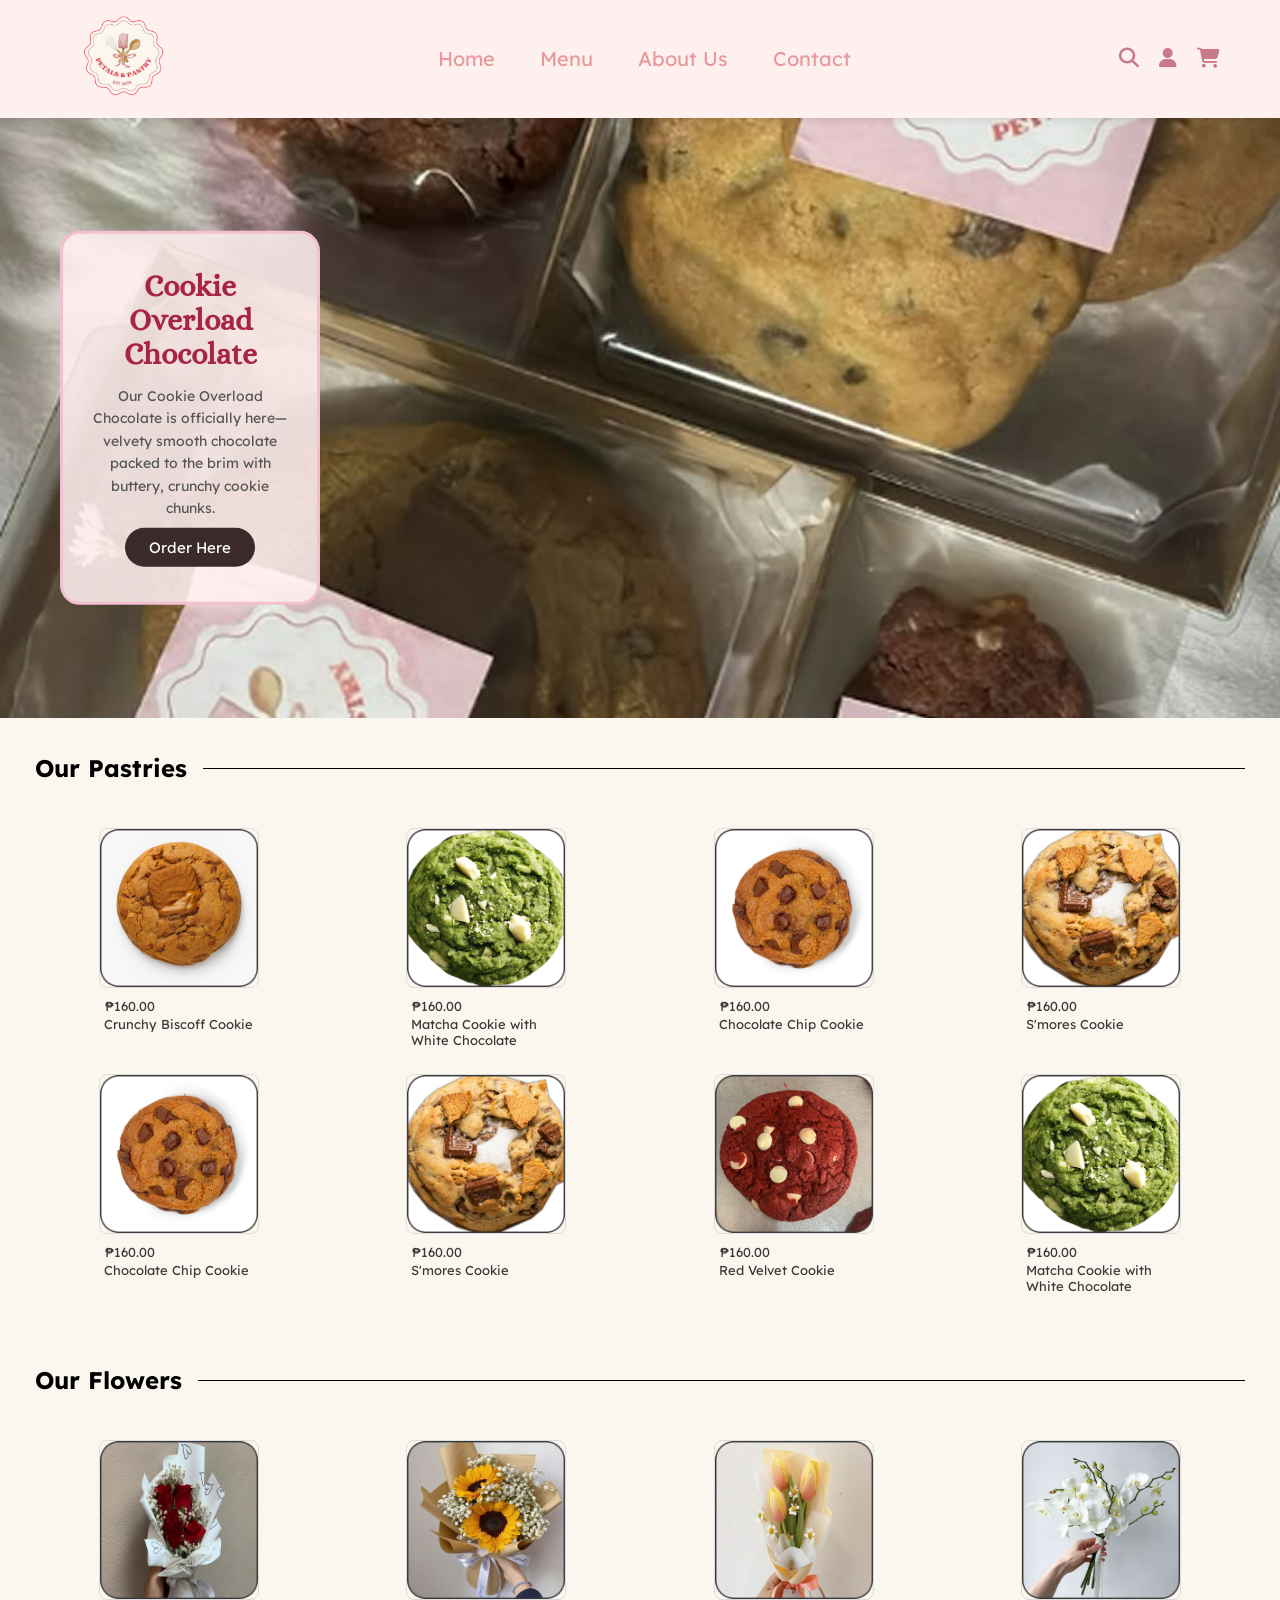
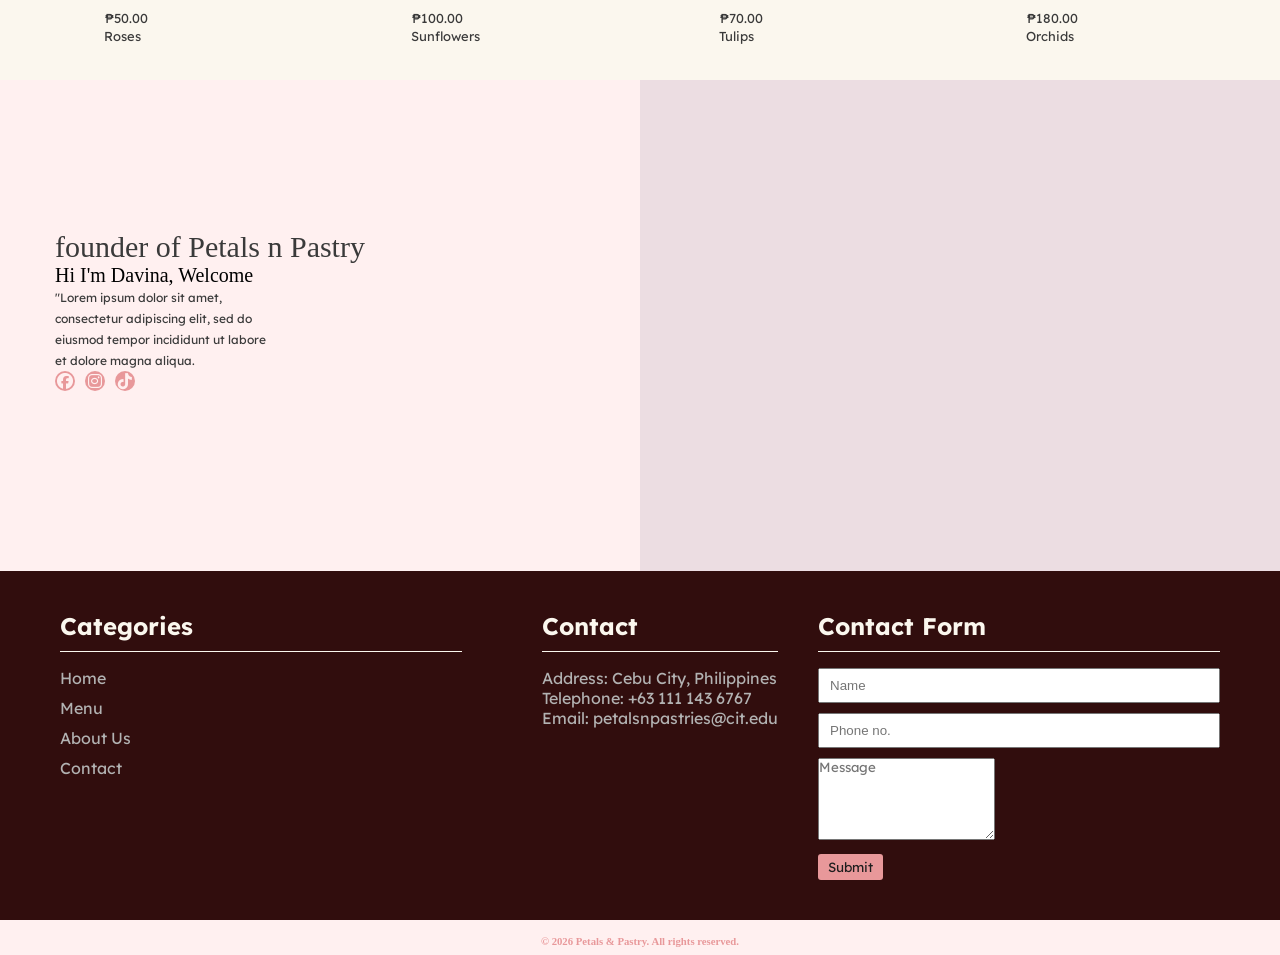
==== index.html @ 84dfbd5c "modified responsiveness on mobile phone" ====
<!DOCTYPE html>
<html lang="en">
<head>
    <meta charset="UTF-8">
    <meta name="viewport" content="width=device-width, initial-scale=1.0">
    <title>Petals n Pastry</title>
    <link rel="stylesheet" href="styles.css">
    <link rel="stylesheet" href="https://cdnjs.cloudflare.com/ajax/libs/font-awesome/6.5.1/css/all.min.css">
    <link rel="preconnect" href="https://fonts.googleapis.com">
    <link rel="preconnect" href="https://fonts.gstatic.com" crossorigin>
    <link href="https://fonts.googleapis.com/css2?family=Alice&family=Lexend:wght@100..900&display=swap" rel="stylesheet">
    <script src="main.js" defer></script>
    <link rel="icon" type="image/png" href="pastel logo.png">
</head>
<body>

<nav id="navbar">

  <!-- MOBILE NAVBAR (phone only) -->
  <div id="mobile-navbar">
    <button id="hamburger-btn" aria-label="Open menu">
      <span></span>
      <span></span>
      <span></span>
    </button>
    <div id="mobile-logo">
      <img src="applogo.png" alt="Petals n Pastry" id="mobile-logo-img">
    </div>
    <div id="mobile-icons">
      <a href="#" id="mobile-search-btn"><i class="fa-solid fa-magnifying-glass"></i></a>
      <a href="cart.html"><i class="fa-solid fa-cart-shopping"></i></a>
      <a href="profile.html"><i class="fa-solid fa-user"></i></a>
    </div>
  </div>

  <!-- DESKTOP NAVBAR -->
  <div id="nav-logo">
    <img src="images/PETALS N PATRY LOGO.png" alt="Petals n Pastry Logo">
  </div>

  <ul id="nav-links">
    <li><a href="index.html">Home</a></li>
    <li><a href="#menu-products">Menu</a></li>
    <li><a href="#about-us">About Us</a></li>
    <li><a href="#contact">Contact</a></li>
  </ul>

  <div id="nav-icons">
    <div id="search-inline">
      <i class="fa-solid fa-magnifying-glass"></i>
      <input type="text" placeholder="SEARCH..." id="search-input" autocomplete="off">
      <button id="close-search">✕</button>
    </div>
    <a href="#" id="search-btn"><i class="fa-solid fa-magnifying-glass"></i></a>
    <a href="profile.html"><i class="fa-solid fa-user"></i></a>
    <a href="cart.html"><i class="fa-solid fa-cart-shopping"></i></a>
    <div id="search-results"></div>
  </div>
</nav>

<!-- DRAWER — outside nav -->
<div id="mobile-drawer-overlay"></div>
<div id="mobile-drawer">
  <button id="drawer-close-btn" aria-label="Close menu">✕</button>
  <ul id="drawer-links">
    <li><a href="index.html">Home</a></li>
    <li><a href="#menu-products">Menu</a></li>
    <li><a href="#about-us">About Us</a></li>
    <li><a href="#contact">Contact</a></li>
  </ul>
</div>

    <!--HOME PAGE-->
    <span id="home"></span>
    <div id="hero">
        <img src="images/Featured-Photo.png" alt="Featured Product">
        <div id="hero-card">
            <div id="deco-card">
                <h3>Cookie Overload Chocolate</h3>
                <p>Our Cookie Overload Chocolate is officially here—velvety smooth chocolate packed to the brim with buttery, crunchy cookie chunks.</p>
                <a href="selection.html?id=chips"><button>Order Here</button></a>
            </div>
        </div>
    </div>

    <!--MENU OF PRODUCTS-->
    <div id="menu-products">
        <h2 class="lexend-font">Our Pastries</h2>
        <div class="pastry-row">
            <a href="selection.html?id=biscoff">
                <div class="pastry-card">
                    <div class="biscoff-img"><img src="images/biscoff.png" alt="Crunchy Biscoff Cookie"></div>
                    <div class="product-info">
                        <div class="product-price">₱160.00</div>
                        <div class="product-name">Crunchy Biscoff Cookie</div>
                    </div>
                </div>
            </a>
            <a href="selection.html?id=matcha">
                <div class="pastry-card">
                    <div class="matcha-img"><img src="images/matcha.png" alt="Matcha Cookie with White Chocolate"></div>
                    <div class="product-info">
                        <div class="product-price">₱160.00</div>
                        <div class="product-name">Matcha Cookie with White Chocolate</div>
                    </div>
                </div>
            </a>
            <a href="selection.html?id=chips">
                <div class="pastry-card">
                    <div class="chips-img"><img src="images/chips.png" alt="Chocolate Chip Cookie"></div>
                    <div class="product-info">
                        <div class="product-price">₱160.00</div>
                        <div class="product-name">Chocolate Chip Cookie</div>
                    </div>
                </div>
            </a>
            <a href="selection.html?id=smores">
                <div class="pastry-card">
                    <div class="Smores-img"><img src="images/smores.png" alt="S'mores Cookie"></div>
                    <div class="product-info">
                        <div class="product-price">₱160.00</div>
                        <div class="product-name">S'mores Cookie</div>
                    </div>
                </div>
            </a>
            <a href="selection.html?id=chips">
                <div class="pastry-card">
                    <div class="chips-img"><img src="images/chips.png" alt="Chocolate Chip Cookie"></div>
                    <div class="product-info">
                        <div class="product-price">₱160.00</div>
                        <div class="product-name">Chocolate Chip Cookie</div>
                    </div>
                </div>
            </a>
            <a href="selection.html?id=smores">
                <div class="pastry-card">
                    <div class="Smores-img"><img src="images/smores.png" alt="S'mores Cookie"></div>
                    <div class="product-info">
                        <div class="product-price">₱160.00</div>
                        <div class="product-name">S'mores Cookie</div>
                    </div>
                </div>
            </a>
            <a href="selection.html?id=redvelvet">
                <div class="pastry-card">
                    <div class="RedVelvet-img"><img src="images/RedVelvet.png" alt="Red Velvet Cookie"></div>
                    <div class="product-info">
                        <div class="product-price">₱160.00</div>
                        <div class="product-name">Red Velvet Cookie</div>
                    </div>
                </div>
            </a>
            <a href="selection.html?id=matcha">
                <div class="pastry-card">
                    <div class="matcha-img"><img src="images/matcha.png" alt="Matcha Cookie with White Chocolate"></div>
                    <div class="product-info">
                        <div class="product-price">₱160.00</div>
                        <div class="product-name">Matcha Cookie with White Chocolate</div>
                    </div>
                </div>
            </a>
        </div>

        <h2 class="lexend-font">Our Flowers</h2>
        <div class="flower-list">
            <div class="flower-row">
                <a href="selection.html?id=roses">
                    <div class="flower-card">
                        <div class="Roses-img"><img src="images/roses.png" alt="Roses"></div>
                        <div class="product-info">
                            <div class="product-price">₱50.00</div>
                            <div class="product-name">Roses</div>
                        </div>
                    </div>
                </a>
                <a href="selection.html?id=sunflowers">
                    <div class="flower-card">
                        <div class="Sunflowers-img"><img src="images/sunflowers.png" alt="Sunflowers"></div>
                        <div class="product-info">
                            <div class="product-price">₱100.00</div>
                            <div class="product-name">Sunflowers</div>
                        </div>
                    </div>
                </a>
                <a href="selection.html?id=tulips">
                    <div class="flower-card">
                        <div class="Tulips-img"><img src="images/tulips.png" alt="Tulips"></div>
                        <div class="product-info">
                            <div class="product-price">₱70.00</div>
                            <div class="product-name">Tulips</div>
                        </div>
                    </div>
                </a>
                <a href="selection.html?id=orchids">
                    <div class="flower-card">
                        <div class="Orchids-img"><img src="images/orchids.png" alt="Orchids"></div>
                        <div class="product-info">
                            <div class="product-price">₱180.00</div>
                            <div class="product-name">Orchids</div>
                        </div>
                    </div>
                </a>
            </div>
        </div>
    </div>

    <!--ABOUT US-->
    <div id="about-us-section">
        <div id="about-us">
            <h3>founder of Petals n Pastry</h3>
            <h5>Hi I'm Davina, Welcome</h5>
            <p>"Lorem ipsum dolor sit amet, consectetur adipiscing elit, sed do eiusmod tempor incididunt ut labore et dolore magna aliqua.</p>
            <div id="social-icons">
                <a href="javascript:void(0)" target="_blank"><i class="fa-brands fa-facebook"></i></a>
                <a href="https://www.instagram.com/petalsnpastry_ceb" target="_blank"><i class="fa-brands fa-instagram"></i></a>
                <a href="javascript:void(0)" target="_blank"><i class="fa-brands fa-tiktok"></i></a>
            </div>
        </div>
        <div id="about-us-right"></div>
    </div>

    <!--Forms/Footer Portion-->
    <div id="sub-footer">
        <div id="categories">
            <h2 class="lexend-font">Categories</h2>
            <ul>
                <li><a href="#home">Home</a></li>
                <li><a href="#menu">Menu</a></li>
                <li><a href="#about-us">About Us</a></li>
                <li><a href="#contact">Contact</a></li>
            </ul>
        </div>
        <span id="contact"></span>
        <div id="contact-info">
            <ul>
                <h2 class="lexend-font">Contact</h2>
                <li>Address: Cebu City, Philippines</li>
                <li>Telephone: +63 111 143 6767</li>
                <li>Email: petalsnpastries@cit.edu</li>
            </ul>
        </div>
        <div id="contact-form">
            <h2 class="lexend-font">Contact Form</h2>
            <form class="contact-form">
                <input type="text" placeholder="Name" required>
                <input type="tel" placeholder="Phone no." required>
                <div class="textarea-container">
                    <textarea placeholder="Message" rows="5"></textarea>
                </div>
                <button type="submit">Submit</button>
            </form>
            <p id="contact-success" style="display:none; color: #ffffff; font-family: 'Lexend', sans-serif; font-size: 0.85rem; margin-top: 8px;">Message sent successfully!</p>
        </div>
    </div>

    <!--footer-->
    <div id="footer">
        <footer>
            <h6>© 2026 Petals & Pastry. All rights reserved.</h6>
        </footer>
    </div>

</body>
</html>
---- styles.css ----
* {
    margin: 0;
    padding: 0;
    box-sizing: border-box;
}

body {
    background-color: #ECDDE2;
    flex-wrap:wrap;
    overflow-x:hidden;
}

#navbar {
    position: sticky;
    top: 0;
    z-index: 999;
    height:118px;
    box-shadow: 0 2px 8px rgba(0, 0, 0, 0.1); 
    padding: 12px 40px;   
}

.lexend-font {
    font-family: 'Lexend', sans-serif;
}

.alice-font {
    font-family: 'Alice', serif;
}

#navbar{
    display: flex;
    align-items: center;
    justify-content: space-between;
    background-color:#FFF0F0;
    padding: 12px 60px;
    border-bottom: 2px solid #FFF0F0;
    position: sticky;
    top: 0;
    z-index: 999;
    height: 118px;
    box-shadow: 0 2px 8px rgba(0, 0, 0, 0.1);
}

#nav-logo img{
    width: 130px;
    height: 130px;
    border-radius: 50%;
    object-fit:cover;
    display:block;
    margin:0;
}

#nav-links{
    list-style: none;
    display: flex;
    gap: 45px;
    margin:0 auto;
    padding:0;

    align-items: center;
    margin: 0 auto;
}

#nav-links a{
    text-decoration: none;
    color: #E8989A;
    font-family:'lexend', serif;
    font-size:20px;
    transition: color 0.3s ease;
}

#nav-links a:hover {
    color: #cf4b4e;
}

#nav-icons{
    display: flex;
    gap: 20px;
    align-items: center;
    margin-right:0;
}

#nav-icons a {
    color: #c97a8a;
    font-size: 20px;
    text-decoration: none;
    transition: color 0.3s ease;
}

#nav-icons a:hover {
    color: #cf4b4e;
}

/*footer*/
#footer{
    background-color:#FFF0F0;
    display: flex;
    justify-content: center;
    padding: 4px 2px;
    padding-top:15px;
    border-bottom: 2px solid #FFF0F0;
    position: sticky;
    height: 35px;
    width:100%;
}

#footer h6{
    color:#E8989A;
    text-align:center;
}
/*menu*/
#menu-products{
    background-color:#FBF7EE;
}

#menu-products h2{
    font-style: none!important;
    padding:35px;
    display:flex;
    align-items: center;
    gap:16px;
    border-bottom:none;
    overflow:hidden;
}
#menu-products h2::after {
    content: '';
    flex: 1;
    height: 1px;
    background-color: #000000;
}

#categories h2::after,
#contact-info h2::after,
#contact-form h2::after {
    display: none;
}

/*pastry list*/
.pastry-row {
    display: flex;
    flex-direction: row;
    flex-wrap: wrap;
    gap: 20px;
    padding: 10px 35px 30px;
    width: 100%;
    box-sizing: border-box;
}

.pastry-row a {
    width: calc(25% - 15px);
    flex: none;
    text-decoration: none;
}

.pastry-card-row {
    display: flex;
    flex-direction: column; 
    align-items: flex-start;
}
.pastry-card{
    display:flex;
    flex-direction:column;
    align-items:center;
    text-align:center;
    flex:1;
    min-width: 120px;
}
.pastry-card-row img{
   width:100%;
   max-width:160px;
   object-fit:cover;
   border-radius:8px;
   border:1px solid #ddd;
}

.pastry-row img{
    width: 100%;
    height: 160px !important;
    object-fit:cover;
    border-radius:8px;
    border:1px solid #ddd;
}

.product-info{
    font-family:'lexend', sans-serif;
    font-size: 13px;
    color:#3a3a3a;
    padding:8px 0;
    text-align:left;
    max-width:150px;
    overflow:hidden;
    width:100%;
    
}
.product-price {
    margin-bottom: 2px;
}
.pastry-list {
    display: grid;
    grid-template-columns: repeat(4, 1fr);
    gap: 24px;
    padding: 0 40px;
}

.pastry-list a {
    text-decoration: none;
}


/*flower list*/

.flower-row{
    display:flex;
    flex-direction:row;
    flex-wrap:wrap;
    gap:20px;
    padding:10px 35px 30px;
    width:100%;
    box-sizing:border-box;
}
.flower-card-row {
    display: flex;
    flex-direction: column; 
    align-items: flex-start;
}
.flower-card{
    display:flex;
    flex-direction:column;
    align-items:center;
    text-align:center;
    flex:1;
    min-width: 120px;
}
.flower-card-row img{
   width:100%;
   max-width:160px;
   object-fit:cover;
   border-radius:8px;
   border:1px solid #ddd;
}

.flower-row img{
    width: 100%;
    height: 160px !important;
    object-fit:cover;
    border-radius:8px;
    border:1px solid #ddd;
}

.product-info{
    font-family:'lexend', sans-serif;
    font-size: 13px;
    color:#3a3a3a;
    padding:8px 0;
    text-align:left;
    max-width:150px;
    overflow:hidden;
    width:100%;
    
}
.product-price {
    margin-bottom: 2px;
}

.flower-row a {
    text-decoration: none;
    flex: 1;
    min-width: 120px;
}
.pastry-list a {
    text-decoration: none;
}

/*SELECTION-1*/
#selection{
    padding:30px;
    background-color:#FBF7EE;
}
#selection-page {
    min-height: 100vh;
}

#product-section {
    display: flex;
    padding:40px;
    flex-wrap: wrap;
    background-color:#FBF7EE;
}
#qty-row{
    padding-bottom:24px;
}
/* left most part */
#product-img-col {
    display: flex;
    flex-direction: column;
    gap: 12px;
    flex: 1;
    min-width: 200px;
    max-width: 280px;
    margin-left: 90px;
}

#product-info-col h2 {
    margin: 0;
    text-align: left;
    font-weight: normal;
    font-size: 35px;
    max-width:400px;
    font-family: 'Alice', serif;
    color: #3A3A3A !important;
    padding-left: 83px;
}

#product-info-col p {
    margin:0;
    text-align:left;
    padding-left: 83px;
    font-size: 15px;
    padding-bottom: 22px;
    font-family: 'Lexend', sans-serif;
    color: #3A3A3A !important;
}
#product-desc{
    text-align:justify;
    padding:left;
    font-family:'lexend', sans-serif;
    font-size:12px;
}
@media (max-width: 1024px) {
    #product-info-col h2 {
        font-size: 28px;
    }
    #product-info-col p {
        font-size: 13px;
    }
}

@media (max-width: 768px) {
    #product-info-col h2 {
        font-size: 22px;
    }
    #product-info-col p {
        font-size: 12px;
    }
}

@media (max-width: 480px) {
    #product-info-col h2 {
        font-size: 18px;
    }
    #product-info-col p {
        font-size: 11px;
    }
}

/*button variants*/
.variant-btn{
    border: 1.5px solid #3a3a3a;
    background: none;
    border-radius: 4px;
    padding: 8px 16px;
    font-family: 'Lexend', sans-serif;
    font-size: 12px;
    cursor: pointer;
    color: #3a3a3a;
}

.variant-btn {
    background-color: transparent;
    color: #000000;
    border: 1px solid #000000;
}

.variant-btn:hover {
    background-color: #000000;
    color: #ffffff;
}

.variant-btn.active {
    background-color: #000000;
    color: #ffffff;
}

#variant-row {
    display: flex;
    gap: 10px;
    flex-wrap: wrap;
    margin-left: 80px;
    width: fit-content;
}

.variant-btn active{
    background: #3b2a2a;
    color: #fff;
}

/* quantity*/
#qty-row {
    padding-bottom:24px;
    display: flex;
    align-items: center;
    gap: 12px;
}

.qty-btn{
    width: 28px;
    height: 28px;
    padding-bottom:-24px;
    border-radius: 50%;
    border: 1.5px solid #3a3a3a;
    background: #000;
    cursor: pointer;
    font-size: 16px;
    display: flex;
    align-items: center;
    justify-content: center;
    color: #fff;
}

.qty-btn:hover {
    background: #f4c0d1;
    border-color: #c97a8a;
}

#qty-row{
    display:flex;
    align-items:center;
    gap:12px;
    margin-left: 79px;
}
#qty-num {
    font-size: 14px;
    min-width: 20px;
    text-align: center;
    color: #3a3a3a;
    font-family: 'Lexend', sans-serif;
}
#add-to-cart-btn {
    background:none;
    color: #000000;
    border: 1.5px solid #3b2a2a;
    border-radius: 4px;
    padding: 10px 20px;
    font-family: 'Lexend', sans-serif;
    font-size: 13px;
    cursor: pointer;
    margin-left: 10px;
}

#add-to-cart-btn:hover {
    background: #000000;
    color:#ffff;
}

/* You may also like = 2nd div */
#also-like {
    padding: 40px;
    background-color: #FFF0F0;
    min-height: 400px;
}

#also-like h2 {
    font-family: 'Alice', serif;
    font-size: 30px;
    color: #3a3a3a;
    text-align: center;
    font-weight: normal;
    margin-bottom: 24px;
}

#also-grid {
    display: flex;
    gap: 16px;
    flex-wrap: wrap;
    justify-content: center;
    align-items: flex-start;
}

#also-grid a {
    text-decoration: none;
    color: #3a3a3a;
}

.also-card {
    width: 160px;
    flex-shrink: 0;
    display: flex;
    flex-direction: column;
    gap: 6px;
}

.also-card img {
    width: 160px;
    height: 160px;
    object-fit: contain;
    object-position: center;
    background-color: #ffffff;
    border-radius: 8px;
    border: 1px solid #ddd;
    display: block;
    transition: border-color 0.2s;
}

.also-card:hover img {
    border-color: #c97a8a;
}

.product-info {
    padding: 6px 0;
}

.also-price {
    font-family: 'Lexend', sans-serif;
    
    font-size: 15px;
    color: #3A3A3A;
    padding-left:5px;
    margin-bottom: 2px;
}

.also-name {
    font-family: 'Lexend', sans-serif;
    font-size: 11px;
    color: #3a3a3a;
}

/* responsive */
@media (max-width: 768px) {
    #product-section {
        flex-direction: column;
        padding: 24px;
    }
    #product-img-col {
        max-width: 100%;
    }
    #also-like {
        padding: 24px;
    }
}

@media (max-width: 480px) {
    #product-title {
        font-size: 18px;
    }
    #also-grid {
        gap: 10px;
    }
    .also-card {
        min-width: 80px;
    }
}


#main-img img {
    width: 100%;
    max-width: 240px;
    height: 240px;
    object-fit: cover;
    border-radius: 8px;
}

#thumbnails {
    display: flex;
    gap: 8px;
}

.thumb {
    width: 50px;
    height: 50px;
    object-fit: cover;
    border-radius: 6px;
    border: 2px solid transparent;
    cursor: pointer;
    transition: border-color 0.2s;
}


.thumb.active,
.thumb:hover {
    border-color: #c97a8a;
}

#menu-products, 
#about-us-section, 
#contact-info,
#sub-footer {
    scroll-margin-top: 3px;
}
html {
    scroll-behavior: smooth;
}

#about-us {
    background-color: #FFF0F0;
    padding: 150px 40px;
    width: 50%;
}

#about-us-right {
    width: 50%;
    background-color: #ECDDE2;
}

#about-us h3{/*founder of.....*/
    margin: 0 15px;
    text-align:left;
    font-weight:normal;
    font-size:30px;
    color:#3A3A3A;
}

#about-us h5{/*hi I'm davina.....*/
    margin: 0 15px;
    text-align:left;
    font-weight:normal;
    font-size: 20px;
    
}
#about-us p{
    margin: 0 15px;
    color: #3A3A3A;
    text-align:left;
    font-family:'lexend', sans-serif;
    font-size:12px;

/*format*/
    max-width:220px;
    line-height:21px;
}

#social-icons{
    margin: 0 15px;
    text-align:left;
    display: flex;
    padding-bottom: 30px;
    gap:10px;
}

#social-icons a{
    color:#FFF0F0;
    text-decoration:none;
    background-color:#E8989A;
    border-radius:50%;
    width: 20px;
    height:20px;
    display:inline-flex;
    align-items:center;
    justify-content:center;
    transition: background-color 0.3s ease;
}

#social-icons a :hover{
    background-color: #e8989a;
    color: #FBF7EE;
}


/*search feature */
#search-group {
  display: flex;
  align-items: center;
  gap: 6px;
  flex-shrink: 0;
}

#search-inline {
  display: flex;
  align-items: center;
  gap: 6px;
  overflow: hidden;
  width: 0;          
  opacity: 0;
  flex-shrink: 0;
}

#search-inline.open {
  width: 190px;
  opacity: 1;
}

#search-inline input {
  padding: 6px 10px;
  border: 1px solid #E8989A;
  border-radius: 4px;
  font-family: 'Lexend', sans-serif;
  font-size: 14px;
  outline: none;
  width: 130px;
}

#search-inline input:focus {
  border-color: #cf4b4e;
}

#search-inline i {
  color: #c97a8a;
  cursor: pointer;
}

#close-search {
  background: none;
  border: none;
  color: #c97a8a;
  cursor: pointer;
  font-size: 14px;
  padding: 4px;
}

#close-search:hover {
  color: #cf4b4e;
}

/*profile & history*/
#profile-info {
    min-height: 100vh;
    display: flex;
    align-items: center;
    justify-content: center;
    padding: 60px 0;
    background-image: url('images/floral bg.png');
    background-size: cover;
    background-position: center;
}

#profile-card {
    position: relative;
    z-index: 1;
    background-color: #ffffff;
    box-shadow: 0 2px 8px rgba(0, 0, 0, 0.1);
    width: 70%;
    max-width: 800px;
    min-height: 500px;
    padding: 32px 40px;
}

#profile-title {
    font-family: 'Alice', serif;
    font-size: 28px;
    font-weight: normal;
    color: #3a3a3a;
    text-align: center;
    margin-bottom: 16px;
}

.acc-options {
    display: flex;
    justify-content: center;
    gap: 30px;
    margin-bottom: 16px;
}

.acc-options a {
    text-decoration: none;
    color: #3a3a3a;
    font-family: 'Lexend', sans-serif;
    font-size: 12px;
    font-weight: 500;
    letter-spacing: 0.5px;
    transition: color 0.2s;
}

.acc-options a:hover {
    color: #E8989A;
}

#order-history-title {
    font-family: 'Alice', serif;
    font-size: 28px;
    font-weight: normal;
    color: #3a3a3a;
    margin: 20px 0 12px 0;
}

.profile-divider {
    border-top: 1px solid #3a3a3a;
    margin-top: 20px; 
    margin-bottom: 12px;
}
/* table header - Date, Order #, Total, Status */
.order-table-header {
    display: flex;
    justify-content: space-between;
    padding: 10px 0;
    font-family: 'Lexend', sans-serif;
    font-size: 13px;
    font-weight: 500;
    color: #3a3a3a;
}

.notice-1 {
    text-align: center;
    padding: 40px 0;
    font-family: 'Lexend', sans-serif;
    font-size: 13px;
    color: #3a3a3a;
}

/*Change PW feature*/
.modal-overlay {
    display: none;
    position: fixed;
    inset: 0;
    background: rgba(0,0,0,0.6);
    z-index: 1000;
    justify-content: center;
    align-items: center;
}

.modal-overlay.active {
    display: flex;
}

.modal-box {
    background: #ffffff; 
    border: 1px solid #3a3a3a;
    border-radius: 8px;
    padding: 40px 30px;
    width: 420px;
    position: relative;
}

.modal-box h2 {
    color: #310D0D;
    text-align: center;
    margin-bottom: 24px;
}

.modal-close {
    position: absolute;
    top: 12px;
    right: 16px;
    background: none;
    border: none;
    color: #3A3A3A;
    font-size: 20px;
    cursor: pointer;
}

.modal-field {
    margin-bottom: 16px;
}

.modal-field label {
    display: block;
    color: #3A3A3A;
    font-weight: bold;
    margin-bottom: 6px;
}

.modal-field input {
    width: 100%;
    padding: 10px 14px;
    background: #FFF0F0;
    border: 1px solid #402525;
    border-radius: 4px;
    color: #f0f0f0;
    box-sizing: border-box;
}

.modal-proceed {/*submit button*/
    display: block;
    margin: 24px auto 0;
    padding: 10px 32px;
    background: #310D0D;
    color: #fff;
    border: none;
    border-radius: 4px;
    font-weight: bold;
    letter-spacing: 1px;
    cursor: pointer;
}

.modal-proceed:hover {
    background: #762d2d;
}

/* responsive */
@media (max-width: 768px) {
    #profile-card {
        width: 90%;
        padding: 24px 20px;
    }
    .acc-options {
        gap: 16px;
        flex-wrap: wrap;
    }
}

@media (max-width: 480px) {
    #profile-title {
        font-size: 22px;
    }
    #order-history-title {
        font-size: 20px;
    }
    .acc-options a {
        font-size: 11px;
    }
}

/*cart*/
#cart-info {
    position: relative;
    min-height: 100vh;
    display: flex;
    align-items: center;
    justify-content: center;
    overflow: hidden;
    padding:60px 0;
}

#cart-info #hero {
    position: absolute;
    top: 0;
    left: 0;
    width: 100%;
    height: 100%;
    z-index: 0;
}

#cart-info #hero img {
    width: 100%;
    height: 100%;
    object-fit: cover;
    display: block;
}
#cart-info h3{
    font-family:'alice';
    font-size: 25px;
    color:#3a3a3a;
    padding-left:20px;
    padding-top:25px;
}



#cart-info p{
    font-family:'lexend';
    font-size: 12px;
    color:#3a3a3a;
    padding-left:4px;
    padding-top:-5px;
}
#cart-info p2{
    font-family:'lexend';
    font-size: 12px;
    color:#3a3a3a;
    padding-left:4px;
    padding-top:-5px;
}

#user-address {
    font-family:'lexend';
    font-size: 12px;
    color:#3a3a3a;
    padding-left:4px;
    padding-top:-5px;
}
#user-name {
    font-family:'lexend';
    font-size: 12px;
    color:#3a3a3a;
    padding-left:4px;
    padding-top:-5px;
}

.cart-row a{
    font-family:'lexend';
    padding-left:4px;
    text-decoration:none;
    color:#A69E9E;
    font-size:12px;
}

.cart-row{
    border-top:1px solid #000000;
    padding:14px 0;
    color:#3a3a3a;
    margin:0 20px 20px 20px;
    display:flex;
    justify-content: space-between;
}
#orders{
    font-family:'lexend';
    font-size: 12px;
    color:#3a3a3a;
    padding-left:4px;
    padding-bottom:-5px;
}

.orders {

    display: grid; 
    grid-template-columns: 70px 1fr 120px 100px 30px; 
    gap: 12px;
    align-items: center;
    padding: 10px 0;
    border-bottom: 1px solid #3a3a3a;


    
    color: #3a3a3a;
    margin: 0 20px 0 20px;
    justify-content: center;
    gap: 1px;
    padding: 14px 0;
}

.orders p {
    margin: 0;
    font-family: 'Lexend', sans-serif;
    font-size: 0.9rem;
    font-weight: 500;
}

.orders p:last-of-type {
    text-align: right;
}

.end-row {
    border-top: 1px solid #000000;
    padding: 14px 20px;
    color: #3a3a3a;
    margin: 0 20px 20px 20px;
    display: flex;
    justify-content: right;
}

#cart-card {
    position: relative;
    z-index: 1;
    background-color: #ffffff;
    box-shadow: 0 2px 8px rgba(0, 0, 0, 0.1);
    width: 70%;
    max-width: 800px;
    min-height: 500px;
    padding: 24px 32px;
    overflow-x: auto; 
}

.cart-item {
    min-width: 480px;
}

.notice{
    text-align:center;
    padding:20px;
    font-family: 'lexend';
    font-size:13px;
    color:#3a3a3a;
}
.s-row{
    border-top: 1px solid #000000;
    padding: 14px 20px;
    color: #3a3a3a;
    margin: 20px 20px 10px 20px;
    display: flex;
    justify-content: right;
}
.s-row p{
    display:flex;
    margin-right:auto;
    margin-top:-5px;
    justify-content:left;
    gap:0.5rem;
}

.s-row a{
    font-family:'lexend';
    padding-left:4px;
    margin-top:-5px;
    text-decoration:none;
    color:#A69E9E;
    font-size:12px;
}
.e-row{
    border-top: 1px solid #000000;
    padding: 14px 20px;
    color: #3a3a3a;
    margin: -20px 20px 20px;
    display: flex;
    justify-content: right;
}
/*additional box and checkout*/
#add-details{
    width: 50%;
    height: 100px;    
    background-color: #FFF0F0;
    padding: 10px;
    font-family: 'Lexend', sans-serif;
    font-size: 11px;
    color: #E8989A;
    outline: none;
    display:flex;
    flex-direction:column;

    margin-top: -30px;
    margin-left:20px;
}

#input {
    flex: 1;
    outline: none;
    border: none;
    background: transparent;
    color: #3a3a3a;
    font-family: 'Lexend', sans-serif;
    font-size: 12px;
    width: 100%;
}

.add-details-placeholder{
    color: #E8989A;
    font-size: 12px;
    font-family: 'Lexend', sans-serif;
    display: block;
    margin-bottom: 4px;
    text-align: left;    
}

#shipping-details{
    text-align:right;
    padding: 0 20px 20px;
    font-size:12px;
    font-family: 'lexend';
    margin-top:-100px;
    display: flex;
    flex-direction: column;
    gap: 5px;
}
@media (max-width: 1024px) {
    #shipping-details {
        margin-top: -100px;
        font-size: 11px;
    }
}

@media (max-width: 768px) {
    #shipping-details {
        margin-top: -100px;
        padding: 10px 20px;
        align-items: flex-end;
    }
}

@media (max-width: 480px) {
    #shipping-details {
        font-size: 10px;
        padding: 10px;
        margin-left:auto;
    }
}
#check-outbtn {
    display: flex;
    justify-content: flex-end;
    padding-right: 20px;
}

#check-outbtn button{
    font-family:'lexend', sans-serif;
    background-color:#000000;
    color:#fff;
    box-shadow: 0 2px 8px rgba(0, 0, 0, 0.1); 
    font-size:15px;
    border:none;
    padding: 10px 20px;
    cursor: pointer;
    align-self: center;
    white-space: nowrap;
}

#check-outbtn button:hover {
    background-color: #2b2b2b;
    color:#fff;
}

/*sub-footer*/
#sub-footer{
    background-color:#310D0D;
    color: #FBF7EE;
    display:flex;
    justify-content: space-between;
    align-items:flex-start;
    padding:40px 60px;
    gap: 40px;
}

#categories{
    flex: 1;
    min-width: 150px;
    font-family: 'Lexend', sans-serif;
}

#categories h2{
    font-family: 'Lexend', sans-serif;
    /*adding underline*/
    padding-bottom: 10px;
    border-bottom: 1px solid #FBF7EE;
    margin-bottom: 16px;  
}

#categories ul {
    list-style: none;
    padding:0;
    display: flex;
    flex-direction:column;
    gap: 10px;
}

#categories ul a {
    color: #B2B2B2;
    text-decoration:none;
}

#about-us-section {
    scroll-margin-top: 118px;
}

#contact {
    scroll-margin-top: -0.2px;
    display: block;
}

#contact-info{
    
    min-width: 150px;
}

#contact-info h2{
    font-family: 'Lexend', sans-serif;
     /*adding underline*/
    padding-bottom: 10px;
    border-bottom: 1px solid #FBF7EE;
    margin-bottom: 16px;  
}
#contact-info li {
    list-style: none;
    padding:0;
    color: #B2B2B2;
    font-family: 'Lexend', sans-serif;
}

#contact-form button{
    background-color:#E8989A;
    padding:5px 10px;
    color:#1E1E1E;
    border:none;
    border-radius:3px;
    font-family: 'Lexend', sans-serif;
    align-self: flex-start;
}

#contact-form{
    flex:1;
    min-width: 200px;   
}

.contact-form{
    display:flex;
    flex-direction:column;
    gap:10px;
}
#contact-form h2{
    font-family: 'Lexend', sans-serif;
     /*adding underline*/
    padding-bottom: 10px;           
    border-bottom: 1px solid #FBF7EE;  
    margin-bottom: 16px;     
}

#contact-form input{
    width: 100%;   
    display: block;     
    padding: 8px 10px;
}

#contact-form textarea {
    font-family: 'Lexend', sans-serif;
}

#sub-footer{
    flex-wrap: wrap;
}

/* tablet*/
@media (max-width: 768px) {
    #navbar {
        height: auto;
        padding: 14px 24px;
        flex-wrap: nowrap;
        justify-content: space-between;
        align-items: center;
        gap: 8px;
        width: 100%;           
    }

    #nav-logo {
        order: 1;
        flex-shrink: 0;       
    }

    #nav-logo img {
        width: 80px;
        height: 80px;
    }

    #nav-icons {
        order: 2;
        gap: 16px;
        margin-left: auto;     
        flex-shrink: 0;        
    }

    #nav-icons a {
        font-size: 18px;
    }

    #nav-links {
        order: 2;
        width: 100%;
        justify-content: center;
        gap: 24px;
        margin: 0 auto;
    }

    #nav-links a {
        font-size: 16px;
    }
}


/* mobile*/
@media (max-width: 480px) {
    #navbar {
        padding: 10px 16px;
        gap: 6px;
        width: 100%;
    }

    #nav-logo {
        order: 1;
        flex-shrink: 0;
    }

    #nav-logo img {
        width: 55px;
        height: 55px;
    }

    #nav-icons {
        order: 2;
        gap: 12px;
        margin-left: auto;
        flex-shrink: 0;
    }

    #nav-icons a {
        font-size: 16px;
    }

    

    #nav-links {
        order: 2;
        gap: 14px;
        flex-wrap: wrap;
        margin: 0 auto;
        width: 100%;
        justify-content: center;
    }

    #nav-links a {
        font-size: 13px;
    }
}

/*responsiveness on bg photo-featured*/
#hero {
    position: relative;
    width: 100%;
    height: 600px;
    overflow: hidden;
}

#hero img {
    width: 100%;
    height: 100%;
    object-fit: cover;
    object-position: center;
    display: block;
}

#deco-card {
    position: absolute;
    top: 50%;
    left: 60px;
    transform: translateY(-50%);
    background-color: rgba(255, 240, 240, 0.88);
    border: 3px solid #f4c0d1;
    border-radius: 20px;
    padding: 35px 30px;
    max-width: 260px;
    display: flex;
    flex-direction: column;
    gap: 14px;
}

#hero-card h3 {
    font-family: 'Alice', sans-serif;
    color: #A72347;
    font-size: 30px !important;
    font-weight: 700;
    margin: 0;
    text-align:center;
}

#hero-card p {
    font-family: 'lexend', sans-serif;
    color: #555;
    font-size: 14px !important;
    text-align:center;
    line-height: 1.6;
    margin: 0;
}

#deco-card {
    text-align: center;
}
#deco-card button{
    background-color: #3b2a2a;
    color: #fff;
    border: none;
    border-radius: 30px;
    padding: 10px 24px;
    margin-top: -5px !important;

    font-size: 15px;
    font-family: 'lexend', sans-serif;
    cursor: pointer;
    align-self: center;
    white-space: nowrap;
    transition: background-color 0.3s ease;
}

#hero-card button:hover {
    background-color: #c0435a;
}

/* tablet */
@media (max-width: 768px) {
    #hero {
        height: 480px;
    }

    #hero-card {
        left: 30px;
        max-width: 220px;
        padding: 24px 20px;
    }

    #hero-card h3 {
        font-size: 18px;
    }
}

/* mobile */
@media (max-width: 480px) {
    #hero {
        height: auto;
    }

    #hero img {
        height: 280px;
    }

    #hero-card {
        position: static;
        transform: none;
        max-width: 100%;
        margin: 16px;
        border-radius: 16px;
    }

    #hero-card h3 {
        font-size: 17px;
    }

    #hero-card p {
        font-size: 13px;
    }
}

/*LOGIN FEATURE*/
#login{
    width:100%;
}

#login-hero{
    position:relative;
    width:100%;
    min-height:520px;
    display:flex;
    align-items:center;
    justify-content: space-between;
}
#login-hero >img{
    position:absolute;
    inset:0;
    width:100%;
    height:100%;
    object-fit:cover;
    z-index:0;
}
#login-card{
    position:relative;
    z-index:1;
    background:#fff;
    padding:40px 40px;
    width:340px;
    margin-left:80px;
    box-shadow: 0 4px 24px rgba(0, 0, 0, 0.15); 
}
#login-card h2{
    font-family:'alice',sans-serif;
    color:#3a3a3a;
    font-size:2rem;
    text-align:center;
    margin-bottom:20px;
}

.login-part label,
.password-part label {
    display: block;
    font-family: 'Lexend', sans-serif;
    font-size: 0.75rem;
    letter-spacing: 1px;
    color: #555;
    margin-bottom: 6px;
}
/*blanks*/
.login-part input,
.password-part input {
    width: 100%;
    border: none;
    border-bottom: 1px solid #aaa;
    padding: 6px 0;
    font-size: 1rem;
    outline: none;
    background: transparent;
    box-sizing: border-box;
}

.login-field{
    margin-bottom:24px;
}
.login-field label{
    display:block;
    font-family:'lexend',sans-serif;
    letter-spacing:1px;
    color:#3a3a3a;
}
.login-field input {
    width: 100%;
    border: none;
    border-bottom: 1px solid #aaa;
    padding: 6px 0;
    font-size: 1rem;
    outline: none;
    background: transparent;
    box-sizing: border-box;
}
#sign-in{
    display: block;
    margin-left: auto;
    margin-top:15px;
    padding: 10px;
    background: transparent;
    border: 1.5px solid #3a3a3a;
    font-family: 'Lexend', sans-serif;
    font-size: 0.70rem;
    letter-spacing: 1px;
    cursor: pointer;
}

#sign-in:hover {
    background: #3a3a3a;
    color: #fff;
}

#login-links {
    display: flex;
    flex-direction: column;
    align-items: flex-end;
    margin-top:10px;
    gap: 3px;
}

#login-links a {
    font-family: 'Lexend', sans-serif;
    font-size: 0.55rem;
    color: #555;
    text-decoration: none;
}

#login-links a:hover {
    text-decoration: underline;
}
#brand-est {
    position: relative;
    z-index: 1;
    margin-left: auto;
    margin-right: 200px;
    display: flex;
    align-items: center;  
}

#brand-est img {
    width: 300px;  
    object-fit: contain;
}

/* Tablet */
@media (max-width: 1024px) {
    #brand-est {
        margin-right: 60px;
    }

    #brand-est img {
        width: 220px;
    }
}

@media (max-width: 768px) {
    #login-hero {
        flex-direction: column;
        align-items: center;
        justify-content: center;
        padding: 40px 20px;
    }

    #login-card {
        margin-left: 0;
        width: 90%;
        max-width: 400px;
    }

    #brand-est {
        margin: 30px auto 0;
        justify-content: center;
    }

    #brand-est img {
        width: 180px;
    }
}

/* Mobile*/
@media (max-width: 480px) {
    #brand-est img {
        width: 140px;
    }

    #login-card {
        padding: 30px 24px;
    }

    #sign-in {
        margin-left: 0;
        width: 100%;
    }
}

/*additional details for register feature*/
.name-row,.pw-row{
    display:flex;
    gap:24px;
    margin-bottom:20px;
}

.fname, .lname,.pw,.confirm-pw{
    flex:1;
    display:flex;
    flex-direction:column;
}
.fname label,
.lname label,
.pw label,
.confirm-pw label,
.birthday label {
    font-family: 'Lexend', sans-serif;
    font-size: 0.70rem;
    letter-spacing: 1px;
    color: #3a3a3a;
    margin-bottom: 6px;
}

.fname input,
.lname input,
.pw input,
.confirm-pw input{
    border: none;
    border-bottom: 1px solid #aaa;
    padding: 1px 0;
    font-size: 1rem;
    outline: none;
    background: transparent;
    width:100%;
    box-sizing: border-box;
}

.birthday{
    margin-bottom: 20px;
}

.birthday input {
    border: none;
    border-bottom: 1px solid #aaa;
    padding: 6px 0;
    font-size: 1rem;
    outline: none;
    background: transparent;
    width: 100%;
    box-sizing: border-box;
    -webkit-appearance: none;
    appearance: none;  
}
    
#search-results {
    display: none;
    position: absolute;
    top: 100%;
    left: 0;
    width: 100%;
    background: #fff;
    box-shadow: 0 8px 24px rgba(0,0,0,0.12);
    z-index: 999;
    padding: 16px;
}

#search-results.open {
    display: block;
}

.search-result-item {
    display: flex;
    align-items: center;
    gap: 16px;
    padding: 10px 0;
    border-bottom: 1px solid #f0f0f0;
    text-decoration: none;
    color: #3a3a3a;
}

.search-result-item:last-child {
    border-bottom: none;
}

.search-result-item img {
    width: 50px;
    height: 50px;
    object-fit: cover;
}

.search-result-item:hover {
    background: #fafafa;
}

.result-info {
    display: flex;
    flex-direction: column;
}

.result-name {
    font-family: 'Lexend', sans-serif;
    font-size: 0.85rem;
    color: #3a3a3a;
}

.result-price {
    font-family: 'Lexend', sans-serif;
    font-size: 0.75rem;
    color: #888;
    margin-top: 2px;
}

.no-results {
    font-family: 'Lexend', sans-serif;
    font-size: 0.85rem;
    color: #aaa;
    text-align: center;
    padding: 16px 0;
}

/* MOBILE PHONE (480px) */

/* Always hide mobile navbar on desktop/tablet */
#mobile-navbar {
  display: none;
}

/* Always hide drawer on desktop/tablet */
#mobile-drawer-overlay {
  display: none;
}

#mobile-drawer {
  position: fixed;
  top: 0;
  left: -260px;
  width: 240px;
  height: 100vh;
  background-color: #FFF0F0;
  z-index: 1999;
  padding: 60px 30px 40px;
  transition: left 0.3s ease;
  box-shadow: 2px 0 12px rgba(0, 0, 0, 0.12);
}

#mobile-drawer.open {
  left: 0;
}

@media (max-width: 480px) {

  /* --- NAVBAR --- */
  #navbar {
    height: 70px;
    padding: 0;
    display: flex;
    align-items: center;
  }

  /* Hide ALL desktop nav elements */
  #nav-logo,
  #nav-links,
  #nav-icons {
    display: none !important;
  }

  /* Show mobile navbar */
  #mobile-navbar {
    display: flex;
    align-items: center;
    justify-content: space-between;
    width: 100%;
    padding: 0 16px;
  }

  /* --- HAMBURGER BUTTON --- */
  #hamburger-btn {
    background: none;
    border: none;
    cursor: pointer;
    display: flex;
    flex-direction: column;
    gap: 5px;
    padding: 6px;
  }

  #hamburger-btn span {
    display: block;
    width: 22px;
    height: 2px;
    background-color: #c97a8a;
    border-radius: 2px;
  }

  #mobile-logo img {
    width: 60px;
    height: 60px;
  }

  #mobile-icons {
    display: flex;
    align-items: center;
    gap: 14px;
  }

  #mobile-icons a {
    color: #c97a8a;
    font-size: 18px;
    text-decoration: none;
  }

  /* --- DRAWER OVERLAY --- */
  #mobile-drawer-overlay {
    display: none;
    position: fixed;
    inset: 0;
    background: rgba(0, 0, 0, 0.4);
    z-index: 1998;
  }

  #mobile-drawer-overlay.open {
    display: block;
  }

  /* --- DRAWER CLOSE BUTTON --- */
  #drawer-close-btn {
    position: absolute;
    top: 16px;
    right: 18px;
    background: none;
    border: none;
    font-size: 18px;
    color: #c97a8a;
    cursor: pointer;
  }

  /* --- DRAWER LINKS --- */
  #drawer-links {
    list-style: none;
    padding: 0;
    margin: 0;
    display: flex;
    flex-direction: column;
    gap: 28px;
  }

  #drawer-links a {
    text-decoration: none;
    color: #E8989A;
    font-family: 'Lexend', sans-serif;
    font-size: 18px;
    transition: color 0.2s ease;
  }

  #drawer-links a:hover {
    color: #cf4b4e;
  }

  /* --- HERO SECTION --- */
#hero {
  height: 500px;
  position: relative;
}

#hero img {
  width: 100%;
  height: 500px;
  object-fit: cover;
  object-position: center;
  display: block;
}

#hero-card {
  position: absolute;
  top: 50%;
  right: 30%;
  transform: translateY(-50% -50%);  
  max-width: 75%;   
  margin: 0;       
  border-radius: 16px;
}

  /* --- PRODUCT GRID --- */
  .pastry-row,
  .flower-row {
    gap: 12px;
    padding: 10px 16px 24px;
    align-items: flex-start;
  }

  .product-info {
  padding: 6px 0;
  max-width: 49%;
  width: 100%;
}

  .pastry-row a {
    width: calc(50% - 6px);
  }

  .flower-row a {
    flex: 0 0 calc(50% - 6px);
    min-width: unset;
  }

  .pastry-row img,
  .flower-row img {
    height: 120px !important;
  }
  /* --- SUB-FOOTER --- */
  #sub-footer {
    flex-direction: column;
    padding: 30px 24px;
    gap: 24px;
  }

    #contact-info h2 {
    padding-right:auto;
}

  /* --- FOOTER --- */
  #footer h6 {
    font-size: 11px;
    text-align: center;
  }

  /* --- CART PAGE --- */
#add-details {
  width: 100%;  
  margin: 0 0 16px 0; 
}

#shipping-details {
  margin-top: 0;
  padding-right: 1px;
  text-align: right;
}

#check-outbtn {
  padding: 0 20px 20px;
}
.s-row {
  font-size: 10px; 
  gap: 9px;
  padding: 10px 16px;
}

#check-outbtn {
  display: flex;
  justify-content: flex-end;
  padding-right: 1px;
}
}
/*selection phone panel*/
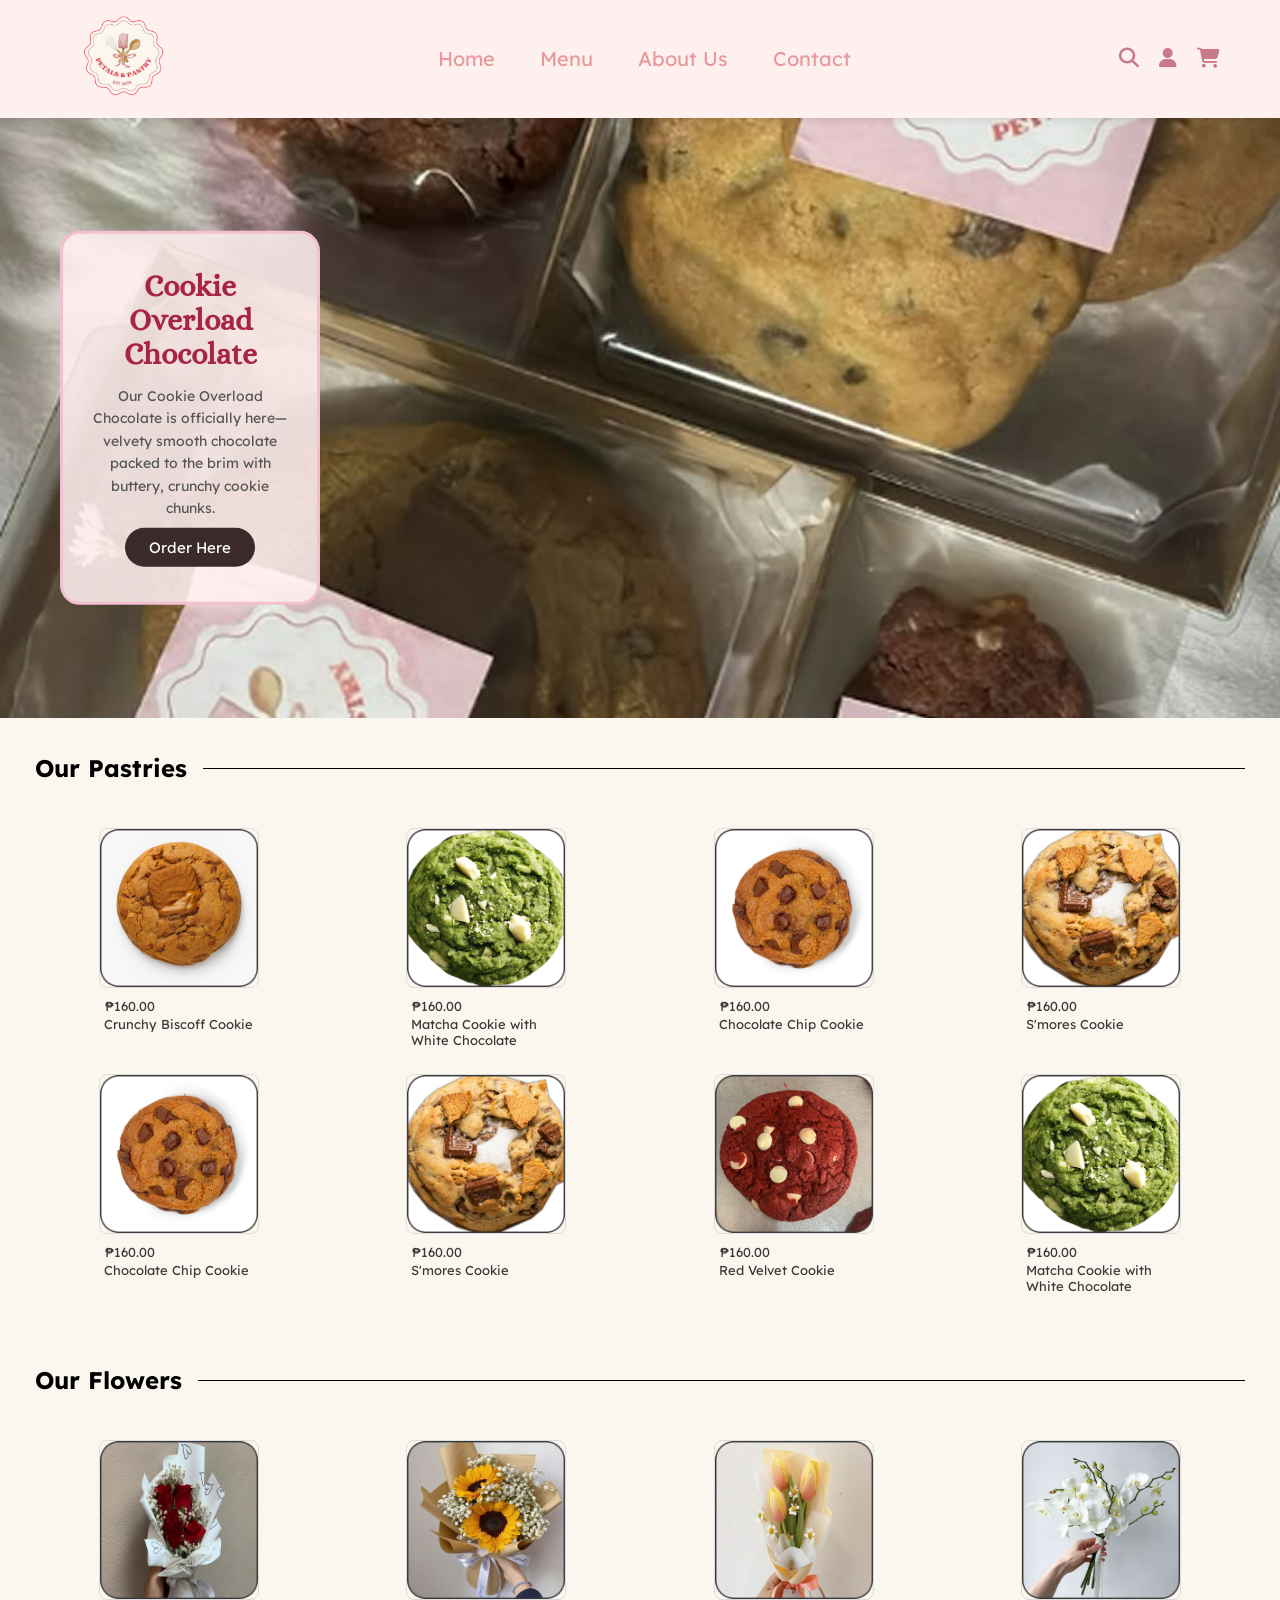
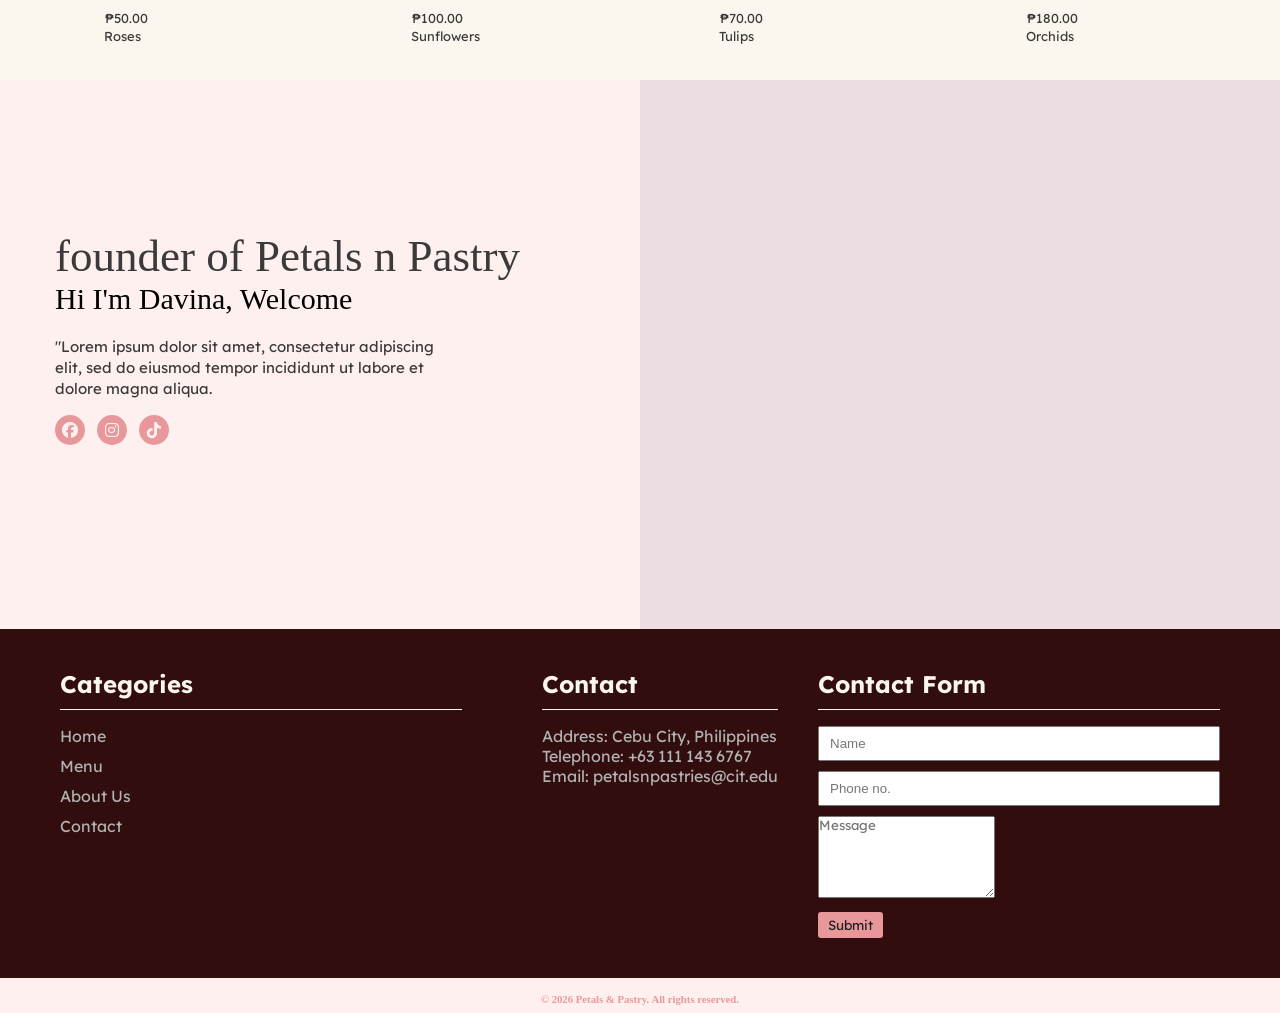
==== commit 4a047a92: "Improve mobile logo's responsiveness on each HTML page" ====
--- a/index.html
+++ b/index.html
@@ -16,16 +16,16 @@
 
 <nav id="navbar">
 
-  <!-- MOBILE NAVBAR (phone only) -->
+  <!-- MOBILE NAVBAR -->
   <div id="mobile-navbar">
     <button id="hamburger-btn" aria-label="Open menu">
       <span></span>
       <span></span>
       <span></span>
     </button>
-    <div id="mobile-logo">
-      <img src="applogo.png" alt="Petals n Pastry" id="mobile-logo-img">
-    </div>
+    <a href="index.html" id="mobile-logo-link" aria-label="Go to homepage">
+      <img src="pastel logo.png" alt="Petals n Pastry" id="mobile-logo-img">
+    </a>
     <div id="mobile-icons">
       <a href="#" id="mobile-search-btn"><i class="fa-solid fa-magnifying-glass"></i></a>
       <a href="cart.html"><i class="fa-solid fa-cart-shopping"></i></a>
@@ -34,9 +34,11 @@
   </div>
 
   <!-- DESKTOP NAVBAR -->
-  <div id="nav-logo">
+<div id="nav-logo">
+  <a href="index.html">
     <img src="images/PETALS N PATRY LOGO.png" alt="Petals n Pastry Logo">
-  </div>
+  </a>
+</div>
 
   <ul id="nav-links">
     <li><a href="index.html">Home</a></li>
@@ -57,6 +59,13 @@
     <div id="search-results"></div>
   </div>
 </nav>
+
+<!--mobile search feature-->
+<div id="mobile-search-bar">
+  <input type="text" id="mobile-search-input" placeholder="SEARCH..." autocomplete="off">
+  <button id="mobile-search-close">✕</button>
+</div>
+<div id="mobile-search-results"></div>
 
 <!-- DRAWER — outside nav -->
 <div id="mobile-drawer-overlay"></div>
--- a/styles.css
+++ b/styles.css
@@ -605,7 +605,7 @@
     margin: 0 15px;
     text-align:left;
     font-weight:normal;
-    font-size:30px;
+    font-size:45px;
     color:#3A3A3A;
 }
 
@@ -613,27 +613,27 @@
     margin: 0 15px;
     text-align:left;
     font-weight:normal;
-    font-size: 20px;
+    font-size: 30px;
     
 }
-#about-us p{
-    margin: 0 15px;
+#about-us p {
+    margin: 20px 15px 16px 15px; 
     color: #3A3A3A;
+    text-align: left;
+    font-family: 'Lexend', sans-serif;
+    font-size: 15px;
+
+    /* format */
+    max-width: 400px;
+    line-height: 21px;
+}
+
+#social-icons{
+    margin: 0 15px 10px 15px;
     text-align:left;
-    font-family:'lexend', sans-serif;
-    font-size:12px;
-
-/*format*/
-    max-width:220px;
-    line-height:21px;
-}
-
-#social-icons{
-    margin: 0 15px;
-    text-align:left;
-    display: flex;
-    padding-bottom: 30px;
-    gap:10px;
+    display: flex;
+    padding-bottom: 24px;
+    gap:12px;
 }
 
 #social-icons a{
@@ -641,8 +641,8 @@
     text-decoration:none;
     background-color:#E8989A;
     border-radius:50%;
-    width: 20px;
-    height:20px;
+    width: 30px;
+    height:30px;
     display:inline-flex;
     align-items:center;
     justify-content:center;
@@ -1792,14 +1792,14 @@
 }
 
 /* MOBILE PHONE (480px) */
-
-/* Always hide mobile navbar on desktop/tablet */
 #mobile-navbar {
   display: none;
 }
-
-/* Always hide drawer on desktop/tablet */
 #mobile-drawer-overlay {
+  display: none;
+}
+#mobile-search-bar,
+#mobile-search-results {
   display: none;
 }
 
@@ -1844,6 +1844,7 @@
     justify-content: space-between;
     width: 100%;
     padding: 0 16px;
+    position: relative;
   }
 
   /* --- HAMBURGER BUTTON --- */
@@ -1855,6 +1856,10 @@
     flex-direction: column;
     gap: 5px;
     padding: 6px;
+    flex: 1;
+    justify-content: center;
+    align-items: flex-start;
+    z-index: 1;
   }
 
   #hamburger-btn span {
@@ -1865,6 +1870,16 @@
     border-radius: 2px;
   }
 
+  #mobile-logo-link {
+    position: absolute;
+    left: 50%;
+    transform: translateX(-50%);
+    display: flex;
+    align-items: center;
+    justify-content: center;
+    pointer-events: auto;
+  }
+
   #mobile-logo img {
     width: 60px;
     height: 60px;
@@ -1874,6 +1889,10 @@
     display: flex;
     align-items: center;
     gap: 14px;
+    margin-left: auto;
+    flex: 1;
+    justify-content: flex-end;
+    z-index: 1;
   }
 
   #mobile-icons a {
@@ -2023,5 +2042,106 @@
   justify-content: flex-end;
   padding-right: 1px;
 }
-}
+
 /*selection phone panel*/
+#product-section {
+  flex-direction: column;
+  align-items: left;
+  padding: 20px 16px;
+}
+
+#product-img-col {
+  margin-left: 0;
+  max-width: 100%;
+  align-items: left;
+}
+
+#product-info-col h2 {
+  padding-left: 0;
+  text-align: left;
+}
+
+#product-info-col p {
+  padding-left: 0;
+  text-align: left;
+}
+
+#variant-row {
+  margin-left: 0;
+  justify-content: center;
+}
+
+#qty-row {
+  margin-left: 0;
+  justify-content: center;
+}
+
+#add-to-cart-btn{
+  margin-left: 0;
+  display: block;
+  margin: 0 auto;
+}
+
+#add-to-cart-btn {
+  margin-left: 15px;
+  display: block;
+}
+
+#thumbnails {
+  justify-content: center;
+  }
+
+  #mobile-search-bar {
+  display: none;
+  width: 100%;
+  background-color: #FFF0F0;
+  padding: 10px 16px;
+  position: sticky;
+  top: 70px;
+  z-index: 998;
+  border-bottom: 1px solid #f4c0d1;
+  box-sizing: border-box;
+}
+
+#mobile-search-bar.open {
+  display: flex;
+  align-items: center;
+  gap: 8px;
+}
+
+#mobile-search-bar input {
+  flex: 1;
+  border: 1px solid #E8989A;
+  border-radius: 4px;
+  padding: 8px 10px;
+  font-family: 'Lexend', sans-serif;
+  font-size: 13px;
+  outline: none;
+}
+
+#mobile-search-bar button {
+  background: none;
+  border: none;
+  color: #c97a8a;
+  font-size: 16px;
+  cursor: pointer;
+}
+
+#mobile-search-results {
+  display: none;
+  position: sticky;
+  top: 116px;
+  width: 100%;
+  background: #fff;
+  z-index: 997;
+  box-shadow: 0 4px 12px rgba(0,0,0,0.1);
+  padding: 8px 16px;
+}
+
+#mobile-search-results.open {
+  display: block;
+}
+
+}
+
+
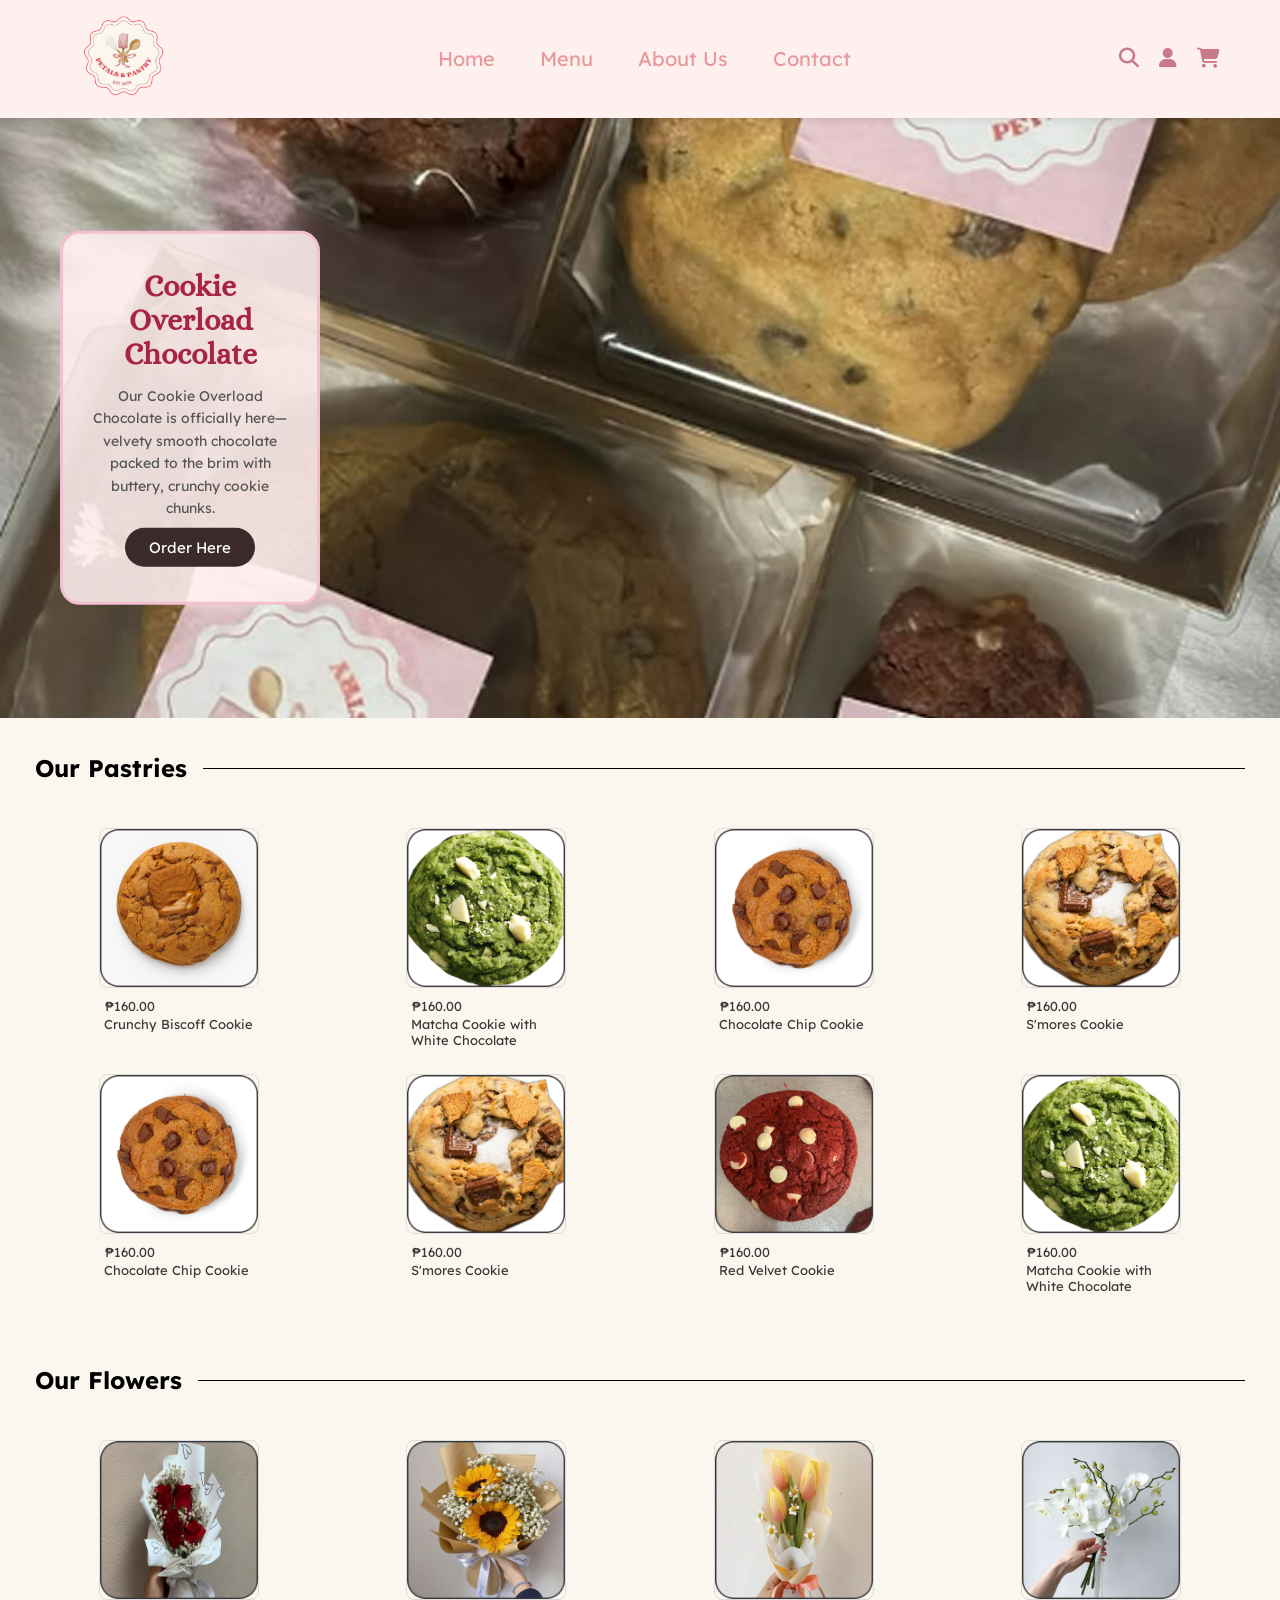
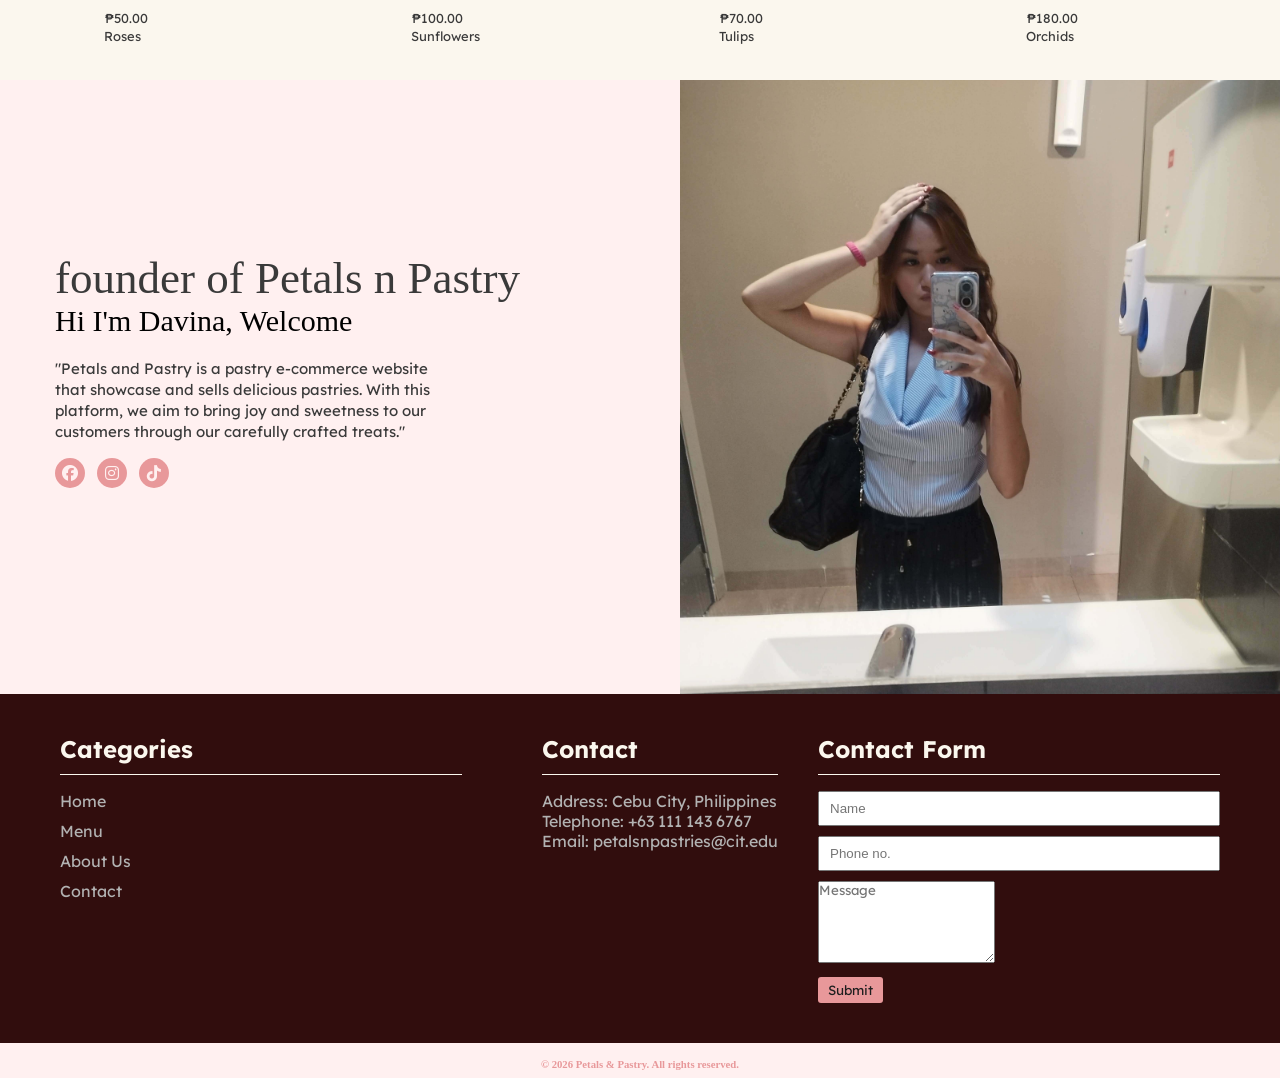
==== commit dd134d2a: "updated the "About Us" section in index.html to include a description of Petals and Pastry, and chan" ====
--- a/index.html
+++ b/index.html
@@ -23,7 +23,7 @@
       <span></span>
       <span></span>
     </button>
-    <a href="index.html" id="mobile-logo-link" aria-label="Go to homepage">
+    <a href="index.html#home" id="mobile-logo-link" aria-label="Go to homepage">
       <img src="pastel logo.png" alt="Petals n Pastry" id="mobile-logo-img">
     </a>
     <div id="mobile-icons">
@@ -77,6 +77,11 @@
     <li><a href="#about-us">About Us</a></li>
     <li><a href="#contact">Contact</a></li>
   </ul>
+  <div id="mobile-social-icons" aria-label="Social media links">
+    <a href="javascript:void(0)" target="_blank" rel="noopener noreferrer"><i class="fa-brands fa-facebook"></i></a>
+    <a href="https://www.instagram.com/petalsnpastry_ceb" target="_blank" rel="noopener noreferrer"><i class="fa-brands fa-instagram"></i></a>
+    <a href="javascript:void(0)" target="_blank" rel="noopener noreferrer"><i class="fa-brands fa-tiktok"></i></a>
+  </div>
 </div>
 
     <!--HOME PAGE-->
@@ -218,14 +223,16 @@
         <div id="about-us">
             <h3>founder of Petals n Pastry</h3>
             <h5>Hi I'm Davina, Welcome</h5>
-            <p>"Lorem ipsum dolor sit amet, consectetur adipiscing elit, sed do eiusmod tempor incididunt ut labore et dolore magna aliqua.</p>
+            <p>"Petals and Pastry is a pastry e-commerce website that showcase and sells delicious pastries. With this platform, we aim to bring joy and sweetness to our customers through our carefully crafted treats."</p>
             <div id="social-icons">
                 <a href="javascript:void(0)" target="_blank"><i class="fa-brands fa-facebook"></i></a>
                 <a href="https://www.instagram.com/petalsnpastry_ceb" target="_blank"><i class="fa-brands fa-instagram"></i></a>
                 <a href="javascript:void(0)" target="_blank"><i class="fa-brands fa-tiktok"></i></a>
             </div>
         </div>
-        <div id="about-us-right"></div>
+        <div id="about-us-right">
+            <img src="images/aboutmeSelfie.jpg" alt="Petals n Pastry selfie">
+        </div>
     </div>
 
     <!--Forms/Footer Portion-->
--- a/styles.css
+++ b/styles.css
@@ -590,15 +590,69 @@
     scroll-behavior: smooth;
 }
 
+#about-us-section {
+    display: flex;
+    align-items: stretch;
+    width: 100%;
+}
+
 #about-us {
     background-color: #FFF0F0;
-    padding: 150px 40px;
+    padding: 100px 40px;
     width: 50%;
+    box-sizing: border-box;
+    display: flex;
+    flex-direction: column;
+    justify-content: center;
+    flex: 1 1 0;
 }
 
 #about-us-right {
     width: 50%;
+    flex: 1 1 0;
+    min-height: 420px;
     background-color: #ECDDE2;
+    overflow: hidden;
+}
+
+#about-us-right img {
+    width: 100%;
+    height: 100%;
+    object-fit: cover;
+    object-position: center;
+    display: block;
+}
+
+@media (max-width: 768px) {
+    #about-us-section {
+        display: block;
+    }
+
+    #about-us,
+    #about-us-right {
+        width: 100%;
+        max-width: 100%;
+    }
+
+    #about-us {
+        padding: 60px 24px;
+    }
+
+    #about-us-right {
+        min-height: 280px;
+        height: 320px;
+    }
+}
+
+@media (max-width: 480px) {
+    #about-us {
+        padding: 48px 20px;
+    }
+
+    #about-us-right {
+        min-height: 220px;
+        height: 260px;
+    }
 }
 
 #about-us h3{/*founder of.....*/
@@ -1824,8 +1878,8 @@
 
   /* --- NAVBAR --- */
   #navbar {
-    height: 70px;
-    padding: 0;
+    height: auto;
+    padding: 10px 0 0;
     display: flex;
     align-items: center;
   }
@@ -1843,7 +1897,7 @@
     align-items: center;
     justify-content: space-between;
     width: 100%;
-    padding: 0 16px;
+    padding: 6px 16px 8px;
     position: relative;
   }
 
@@ -1855,7 +1909,7 @@
     display: flex;
     flex-direction: column;
     gap: 5px;
-    padding: 6px;
+    padding: 8px;
     flex: 1;
     justify-content: center;
     align-items: flex-start;
@@ -1864,8 +1918,8 @@
 
   #hamburger-btn span {
     display: block;
-    width: 22px;
-    height: 2px;
+    width: 24px;
+    height: 2.5px;
     background-color: #c97a8a;
     border-radius: 2px;
   }
@@ -1881,14 +1935,14 @@
   }
 
   #mobile-logo img {
-    width: 60px;
-    height: 60px;
+    width: 72px;
+    height: 72px;
   }
 
   #mobile-icons {
     display: flex;
     align-items: center;
-    gap: 14px;
+    gap: 16px;
     margin-left: auto;
     flex: 1;
     justify-content: flex-end;
@@ -1897,7 +1951,7 @@
 
   #mobile-icons a {
     color: #c97a8a;
-    font-size: 18px;
+    font-size: 20px;
     text-decoration: none;
   }
 
@@ -1933,15 +1987,30 @@
     margin: 0;
     display: flex;
     flex-direction: column;
-    gap: 28px;
+    gap: 15px;
   }
 
   #drawer-links a {
     text-decoration: none;
     color: #E8989A;
     font-family: 'Lexend', sans-serif;
-    font-size: 18px;
+    font-size: 20px;
     transition: color 0.2s ease;
+  }
+
+  #mobile-social-icons {
+    display: flex;
+    justify-content: flex-start;
+    align-items: left;
+    gap: 15px;
+    margin-top: 12px;
+    padding-top: 6px;
+  }
+
+  #mobile-social-icons a {
+    color: #c97a8a;
+    font-size: 24px;
+    text-decoration: none;
   }
 
   #drawer-links a:hover {
@@ -2092,30 +2161,30 @@
   }
 
   #mobile-search-bar {
-  display: none;
+  
   width: 100%;
   background-color: #FFF0F0;
-  padding: 10px 16px;
-  position: sticky;
-  top: 70px;
+  padding: 8px 16px 12px;
+  position: relative;
+  top: auto;
   z-index: 998;
   border-bottom: 1px solid #f4c0d1;
   box-sizing: border-box;
+  align-items: center;
+  gap: 8px;
 }
 
 #mobile-search-bar.open {
   display: flex;
-  align-items: center;
-  gap: 8px;
 }
 
 #mobile-search-bar input {
   flex: 1;
   border: 1px solid #E8989A;
-  border-radius: 4px;
-  padding: 8px 10px;
+  border-radius: 6px;
+  padding: 10px 12px;
   font-family: 'Lexend', sans-serif;
-  font-size: 13px;
+  font-size: 14px;
   outline: none;
 }
 
@@ -2129,19 +2198,15 @@
 
 #mobile-search-results {
   display: none;
-  position: sticky;
-  top: 116px;
+  position: relative;
   width: 100%;
   background: #fff;
   z-index: 997;
   box-shadow: 0 4px 12px rgba(0,0,0,0.1);
-  padding: 8px 16px;
+  padding: 8px 16px 12px;
 }
 
 #mobile-search-results.open {
   display: block;
 }
-
-}
-
-
+}
